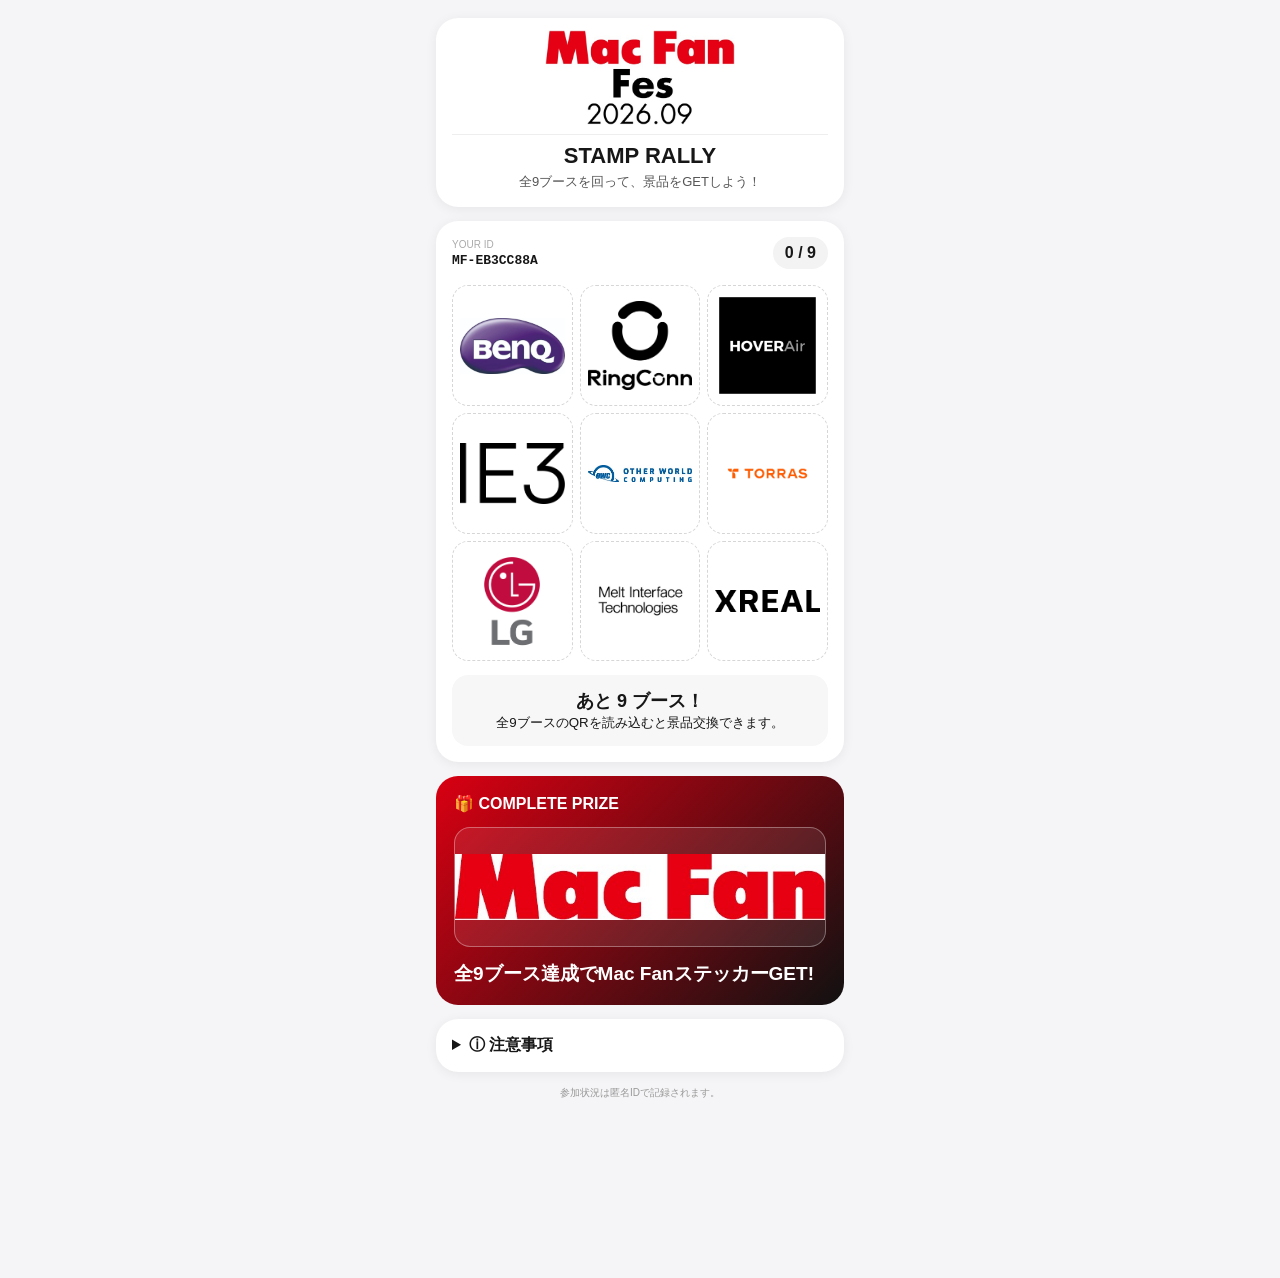
==== public/index.html @ 0f88e204 "Add D1 backend and production app" ====
<!doctype html><html lang="ja"><head><meta charset="utf-8"><meta name="viewport" content="width=device-width,initial-scale=1,viewport-fit=cover"><title>Mac Fan Fes 2026.09 | Stamp Rally</title><link rel="stylesheet" href="style.css"></head><body><main class="wrap"><header class="hero"><img src="macfan-logo.jpg" alt="Mac Fan Fes 2026.09"><div class="rule"></div><h1>STAMP RALLY</h1><p>全9ブースを回って、景品をGETしよう！</p></header><section class="card"><div class="top"><div><small>YOUR ID</small><b id="pid"></b></div><strong id="count"></strong></div><div id="stamps" class="grid"></div><div id="status" class="status"></div></section><section class="prize"><b>🎁 COMPLETE PRIZE</b><div class="photo"><img src="prize.jpg" alt="Mac Fanステッカー"></div><h2>全9ブース達成でMac FanステッカーGET!</h2></section><section class="card"><details><summary>ⓘ 注意事項</summary><ul><li>景品交換には全9ブースのスタンプ取得が必要です。</li><li>スタンプは1ブースにつき1回のみ取得できます。</li><li>景品はなくなり次第終了となる場合があります。</li><li>景品交換後は「景品交換済み」と表示されます。</li></ul></details></section><p class="privacy">参加状況は匿名IDで記録されます。</p></main><div id="toast"></div><script src="app.js"></script></body></html>
---- public/style.css ----
*{box-sizing:border-box}body{margin:0;background:#f5f5f7;color:#171717;font-family:-apple-system,BlinkMacSystemFont,"Segoe UI","Noto Sans JP",sans-serif}.wrap{max-width:440px;margin:auto;padding:18px 16px 36px}.hero,.card{background:#fff;border-radius:22px;padding:16px;margin-bottom:14px;box-shadow:0 2px 12px #00000010}.hero{text-align:center;padding-top:12px}.hero>img{display:block;width:190px;max-height:96px;object-fit:contain;margin:0 auto}.rule{height:1px;background:#eee;margin:9px 0 8px}.hero h1{font-size:22px;margin:0;font-weight:900}.hero p{font-size:13px;margin:4px 0 0;color:#555}.top{display:flex;justify-content:space-between;align-items:center}.top small{display:block;color:#aaa;font-size:10px}.top b{font:700 13px monospace}.top strong{background:#f3f3f3;border-radius:18px;padding:7px 12px}.grid{display:grid;grid-template-columns:repeat(3,1fr);gap:9px;margin-top:16px}.stamp{position:relative;aspect-ratio:1;border:1px dashed #d6d6d6;background:#fff;border-radius:16px;padding:9px;display:flex;align-items:center;justify-content:center}.stamp img{width:100%;height:100%;object-fit:contain}.stamp.got{border:2px solid #e60012;box-shadow:0 4px 10px #e6001218}.check{position:absolute;right:5px;top:5px;width:25px;height:25px;background:#e60012;color:#fff;border-radius:50%;display:grid;place-items:center;font-weight:900}.status{margin-top:16px;background:#f7f7f7;border-radius:16px;padding:14px;text-align:center}.status b{font-size:18px}.done{color:#07844c}.prize{margin-bottom:14px;padding:18px;border-radius:22px;color:#fff;background:linear-gradient(135deg,#d90012,#111)}.photo{height:120px;margin:14px 0;border:1px solid #ffffff55;background:#ffffff16;border-radius:16px;display:grid;place-items:center;font-size:13px}.prize h2{font-size:19px;margin:0}summary{font-weight:800;cursor:pointer}li{font-size:12px;margin:7px 0;line-height:1.5}.demo h2,.staff h2{font-size:15px;margin:0 0 10px}.buttons{display:grid;grid-template-columns:repeat(3,1fr);gap:7px}.buttons button,.staff button{border:1px solid #ddd;background:#fff;border-radius:13px;padding:10px 5px;font-size:11px;font-weight:700}.staff button{width:100%;background:#000;color:#fff;border:0}.staff button:disabled{background:#ddd}.reset{display:block;margin:18px auto;border:0;background:none;color:#999}.foot{text-align:center;color:#aaa;font-size:10px}#toast{display:none;position:fixed;bottom:18px;left:50%;transform:translateX(-50%);width:calc(100% - 32px);max-width:400px;background:#000;color:#fff;padding:13px;border-radius:16px;text-align:center;font-weight:700}.photo img{max-width:100%;max-height:100%;object-fit:contain;display:block}
/* Mobile stability refinements */
.wrap{width:100%;overflow-x:hidden;padding-bottom:calc(88px + env(safe-area-inset-bottom))}
.card{min-width:0}
.grid{width:100%;grid-template-columns:repeat(3,minmax(0,1fr));gap:7px}
.stamp{min-width:0;width:100%;padding:7px;overflow:visible}
.stamp img{max-width:100%;max-height:100%;object-fit:contain}
.check{right:4px;top:4px;width:22px;height:22px;font-size:14px}
.stamp:nth-child(3) img{transform:scale(.92)}
.stamp:nth-child(6) img{transform:scale(.94)}
.status{position:relative;z-index:1;margin-top:14px}
@media(max-width:390px){
 .wrap{padding-left:10px;padding-right:10px}
 .hero,.card{border-radius:18px}
 .card{padding:13px}
 .grid{gap:6px;margin-top:13px}
 .stamp{padding:6px;border-radius:14px}
 .check{right:3px;top:3px;width:20px;height:20px;font-size:13px}
 .top strong{padding:6px 10px;font-size:13px}
 .status{padding:12px 8px}
 .status b{font-size:16px}
}
@media(max-width:340px){
 .wrap{padding-left:7px;padding-right:7px}
 .card{padding:10px}
 .grid{gap:4px}
 .stamp{padding:5px;border-radius:12px}
 .check{width:18px;height:18px;font-size:12px}
}

/* v4.9: Melt Interface slightly larger only */
.stamp:nth-child(8){overflow:hidden;padding:1px}
.stamp:nth-child(8) img{width:172%;max-width:none;height:auto;max-height:none;object-fit:contain;transform:scale(1.16);transform-origin:center}
.privacy{text-align:center;color:#999;font-size:10px;margin:12px 0 90px}.exchange-link{display:inline-block;margin-top:12px;background:#000;color:#fff;text-decoration:none;padding:12px 16px;border-radius:14px;font-weight:800}.staff-confirm{display:block;width:100%;margin-top:16px;border:0;border-radius:14px;padding:15px;background:#000;color:#fff;font-weight:800}.staff-confirm:disabled{background:#ddd;color:#888}.staff-note{font-size:11px;color:#777;line-height:1.6;text-align:center}
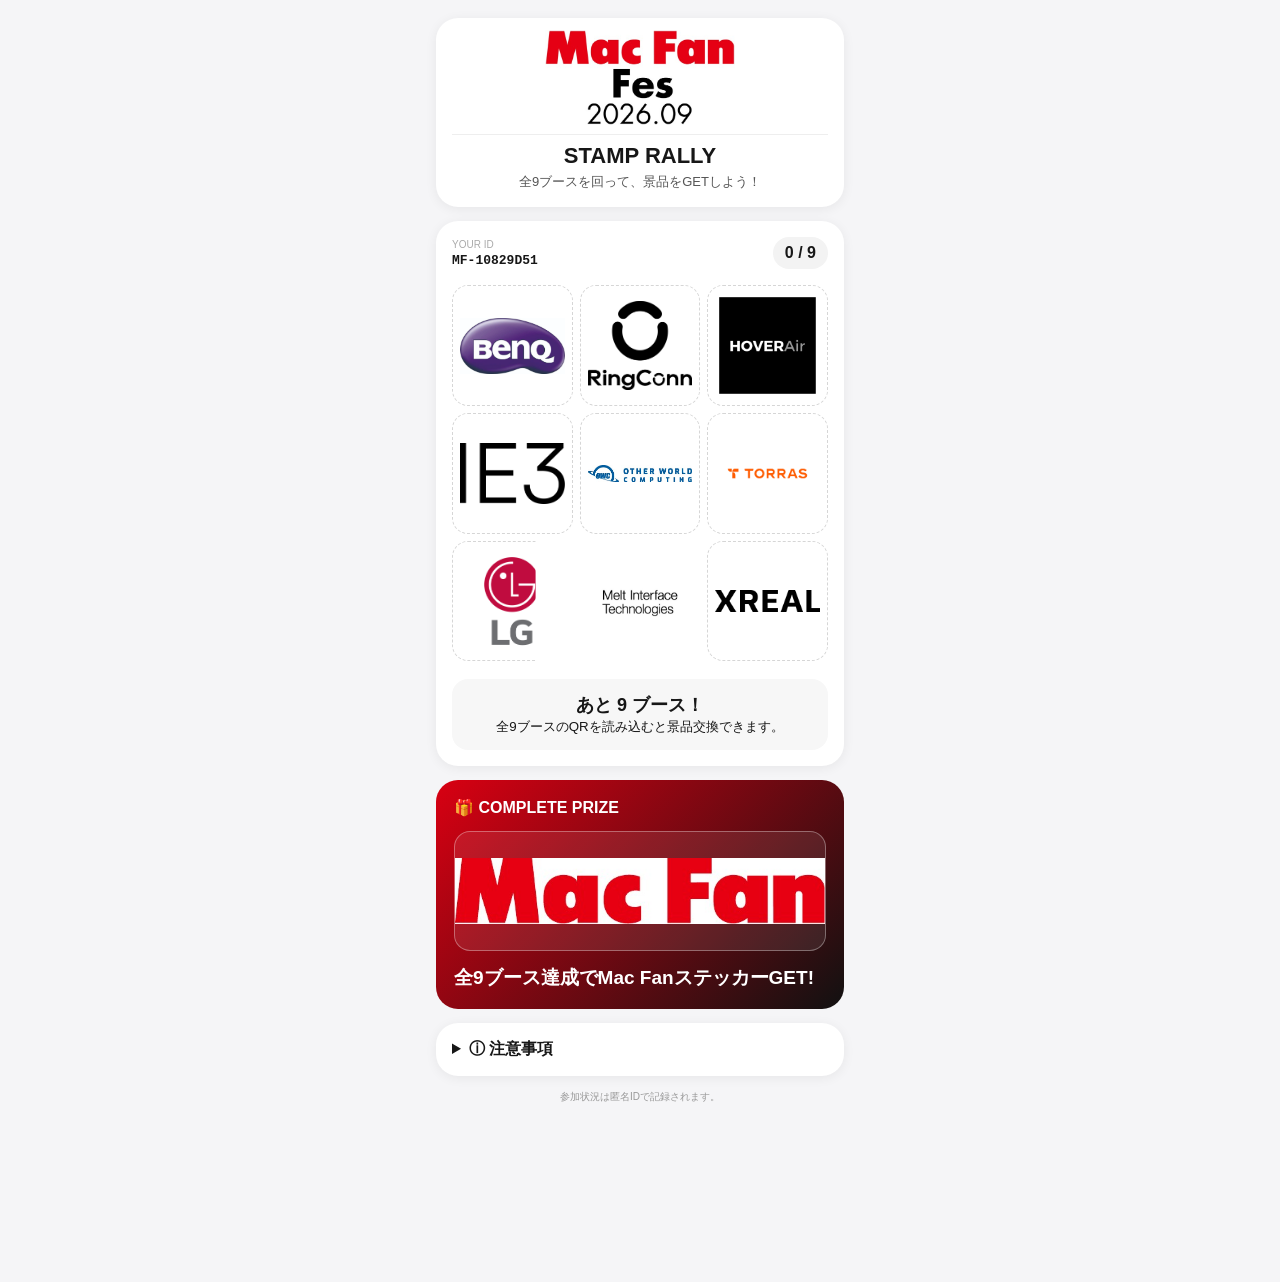
==== commit 35ceaed4: "Add files via upload" ====
--- a/public/index.html
+++ b/public/index.html
@@ -1 +1 @@
-<!doctype html><html lang="ja"><head><meta charset="utf-8"><meta name="viewport" content="width=device-width,initial-scale=1,viewport-fit=cover"><title>Mac Fan Fes 2026.09 | Stamp Rally</title><link rel="stylesheet" href="style.css"></head><body><main class="wrap"><header class="hero"><img src="macfan-logo.jpg" alt="Mac Fan Fes 2026.09"><div class="rule"></div><h1>STAMP RALLY</h1><p>全9ブースを回って、景品をGETしよう！</p></header><section class="card"><div class="top"><div><small>YOUR ID</small><b id="pid"></b></div><strong id="count"></strong></div><div id="stamps" class="grid"></div><div id="status" class="status"></div></section><section class="prize"><b>🎁 COMPLETE PRIZE</b><div class="photo"><img src="prize.jpg" alt="Mac Fanステッカー"></div><h2>全9ブース達成でMac FanステッカーGET!</h2></section><section class="card"><details><summary>ⓘ 注意事項</summary><ul><li>景品交換には全9ブースのスタンプ取得が必要です。</li><li>スタンプは1ブースにつき1回のみ取得できます。</li><li>景品はなくなり次第終了となる場合があります。</li><li>景品交換後は「景品交換済み」と表示されます。</li></ul></details></section><p class="privacy">参加状況は匿名IDで記録されます。</p></main><div id="toast"></div><script src="app.js"></script></body></html>+<!doctype html><html lang="ja"><head><meta charset="utf-8"><meta name="viewport" content="width=device-width,initial-scale=1,viewport-fit=cover"><title>Mac Fan Fes 2026.09 | Stamp Rally</title><link rel="stylesheet" href="style.css"></head><body><main class="wrap"><header class="hero"><img src="macfan-logo.jpg" alt="Mac Fan Fes 2026.09"><div class="rule"></div><h1>STAMP RALLY</h1><p>全9ブースを回って、景品をGETしよう！</p></header><section class="card"><div class="top"><div><small>YOUR ID</small><b id="pid"></b></div><strong id="count"></strong></div><div id="stamps" class="grid"></div><div id="status" class="status"></div></section><section class="prize"><b>🎁 COMPLETE PRIZE</b><div class="photo"><img src="prize.jpg" alt="Mac Fanステッカー"></div><h2>全9ブース達成でMac FanステッカーGET!</h2></section><section class="card"><details><summary>ⓘ 注意事項</summary><ul><li>景品交換には全9ブースのスタンプ取得が必要です。</li><li>スタンプは1ブースにつき1回のみ取得できます。</li><li>景品はなくなり次第終了となる場合があります。</li><li>景品交換後は「景品交換済み」と表示されます。</li></ul><div class="contact"><b>お問い合わせ</b><br>Mac Fan Fes運営事務局<br><a href="mailto:mnp-mfevent@mynavi.jp">mnp-mfevent@mynavi.jp</a></div></details></section><p class="privacy">参加状況は匿名IDで記録されます。</p></main><div id="toast"></div><script src="app.js"></script></body></html>
--- a/public/style.css
+++ b/public/style.css
@@ -32,3 +32,9 @@
 .stamp:nth-child(8){overflow:hidden;padding:1px}
 .stamp:nth-child(8) img{width:172%;max-width:none;height:auto;max-height:none;object-fit:contain;transform:scale(1.16);transform-origin:center}
 .privacy{text-align:center;color:#999;font-size:10px;margin:12px 0 90px}.exchange-link{display:inline-block;margin-top:12px;background:#000;color:#fff;text-decoration:none;padding:12px 16px;border-radius:14px;font-weight:800}.staff-confirm{display:block;width:100%;margin-top:16px;border:0;border-radius:14px;padding:15px;background:#000;color:#fff;font-weight:800}.staff-confirm:disabled{background:#ddd;color:#888}.staff-note{font-size:11px;color:#777;line-height:1.6;text-align:center}
+
+/* v5.1: Melt frame alignment and contact details */
+.stamp:nth-child(8){overflow:visible;padding:7px}
+@media(max-width:390px){.stamp:nth-child(8){padding:6px}}
+@media(max-width:340px){.stamp:nth-child(8){padding:5px}}
+.contact{margin-top:14px;padding-top:12px;border-top:1px solid #eee;font-size:12px;line-height:1.7;color:#555}.contact b{color:#171717}.contact a{color:#171717;text-decoration:underline;overflow-wrap:anywhere}
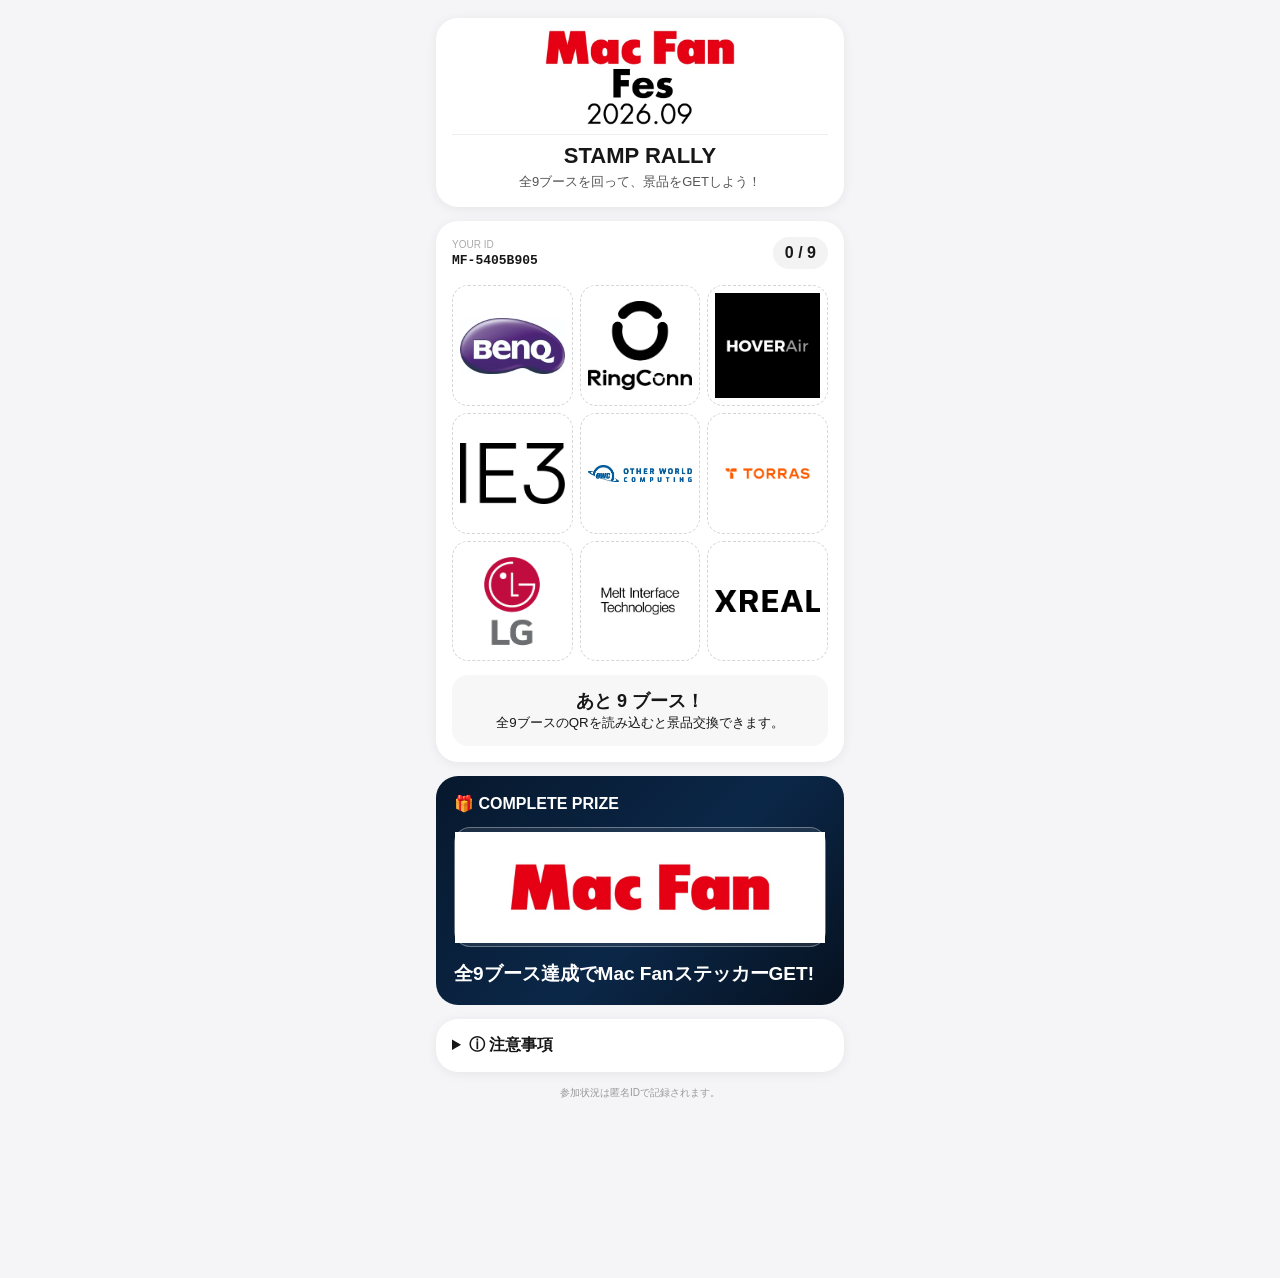
==== commit d35efff9: "Add files via upload" ====
--- a/public/index.html
+++ b/public/index.html
@@ -1 +1 @@
-<!doctype html><html lang="ja"><head><meta charset="utf-8"><meta name="viewport" content="width=device-width,initial-scale=1,viewport-fit=cover"><title>Mac Fan Fes 2026.09 | Stamp Rally</title><link rel="stylesheet" href="style.css"></head><body><main class="wrap"><header class="hero"><img src="macfan-logo.jpg" alt="Mac Fan Fes 2026.09"><div class="rule"></div><h1>STAMP RALLY</h1><p>全9ブースを回って、景品をGETしよう！</p></header><section class="card"><div class="top"><div><small>YOUR ID</small><b id="pid"></b></div><strong id="count"></strong></div><div id="stamps" class="grid"></div><div id="status" class="status"></div></section><section class="prize"><b>🎁 COMPLETE PRIZE</b><div class="photo"><img src="prize.jpg" alt="Mac Fanステッカー"></div><h2>全9ブース達成でMac FanステッカーGET!</h2></section><section class="card"><details><summary>ⓘ 注意事項</summary><ul><li>景品交換には全9ブースのスタンプ取得が必要です。</li><li>スタンプは1ブースにつき1回のみ取得できます。</li><li>景品はなくなり次第終了となる場合があります。</li><li>景品交換後は「景品交換済み」と表示されます。</li></ul><div class="contact"><b>お問い合わせ</b><br>Mac Fan Fes運営事務局<br><a href="mailto:mnp-mfevent@mynavi.jp">mnp-mfevent@mynavi.jp</a></div></details></section><p class="privacy">参加状況は匿名IDで記録されます。</p></main><div id="toast"></div><script src="app.js"></script></body></html>+<!doctype html><html lang="ja"><head><meta charset="utf-8"><meta name="viewport" content="width=device-width,initial-scale=1,viewport-fit=cover"><title>Mac Fan Fes 2026.09 | Stamp Rally</title><link rel="stylesheet" href="style.css"></head><body><main class="wrap"><header class="hero"><img src="macfan-logo.jpg" alt="Mac Fan Fes 2026.09"><div class="rule"></div><h1>STAMP RALLY</h1><p>全9ブースを回って、景品をGETしよう！</p></header><section class="card"><div class="top"><div><small>YOUR ID</small><b id="pid"></b></div><strong id="count"></strong></div><div id="stamps" class="grid"></div><div id="status" class="status"></div></section><section class="prize"><b>🎁 COMPLETE PRIZE</b><div class="photo"><img src="prize-v2.jpg" alt="Mac Fanステッカー"></div><h2>全9ブース達成でMac FanステッカーGET!</h2></section><section class="card"><details><summary>ⓘ 注意事項</summary><ul><li>景品交換には全9ブースのスタンプ取得が必要です。</li><li>スタンプは1ブースにつき1回のみ取得できます。</li><li>景品はなくなり次第終了となる場合があります。</li><li>景品交換後は「景品交換済み」と表示されます。</li></ul><div class="contact"><b>お問い合わせ</b><br>Mac Fan Fes運営事務局<br><a href="mailto:mnp-mfevent@mynavi.jp">mnp-mfevent@mynavi.jp</a></div></details></section><p class="privacy">参加状況は匿名IDで記録されます。</p></main><div id="toast"></div><script src="app.js"></script></body></html>
--- a/public/style.css
+++ b/public/style.css
@@ -29,12 +29,16 @@
 }
 
 /* v4.9: Melt Interface slightly larger only */
-.stamp:nth-child(8){overflow:hidden;padding:1px}
-.stamp:nth-child(8) img{width:172%;max-width:none;height:auto;max-height:none;object-fit:contain;transform:scale(1.16);transform-origin:center}
 .privacy{text-align:center;color:#999;font-size:10px;margin:12px 0 90px}.exchange-link{display:inline-block;margin-top:12px;background:#000;color:#fff;text-decoration:none;padding:12px 16px;border-radius:14px;font-weight:800}.staff-confirm{display:block;width:100%;margin-top:16px;border:0;border-radius:14px;padding:15px;background:#000;color:#fff;font-weight:800}.staff-confirm:disabled{background:#ddd;color:#888}.staff-note{font-size:11px;color:#777;line-height:1.6;text-align:center}
 
-/* v5.1: Melt frame alignment and contact details */
-.stamp:nth-child(8){overflow:visible;padding:7px}
-@media(max-width:390px){.stamp:nth-child(8){padding:6px}}
-@media(max-width:340px){.stamp:nth-child(8){padding:5px}}
-.contact{margin-top:14px;padding-top:12px;border-top:1px solid #eee;font-size:12px;line-height:1.7;color:#555}.contact b{color:#171717}.contact a{color:#171717;text-decoration:underline;overflow-wrap:anywhere}
+/* v5.4 mobile stamp geometry fix */
+.grid{align-items:stretch}
+.grid .stamp{box-sizing:border-box;aspect-ratio:1/1;width:100%;min-width:0;height:auto;min-height:0;overflow:hidden;padding:7px}
+.grid .stamp img{display:block;width:100%;height:100%;max-width:100%;max-height:100%;object-fit:contain;transform:none}
+/* Melt: frame remains identical; only the logo content is reduced inside the same square. */
+.grid .stamp:nth-child(8) img{width:82%;height:82%;margin:auto}
+@media(max-width:390px){.grid .stamp{padding:6px}.grid .stamp:nth-child(8) img{width:80%;height:80%}}
+@media(max-width:340px){.grid .stamp{padding:5px}.grid .stamp:nth-child(8) img{width:78%;height:78%}}
+
+/* v5.5 Complete Prize: dark navy background */
+.prize{background:linear-gradient(135deg,#07182d 0%,#0b2748 55%,#06111f 100%)}
